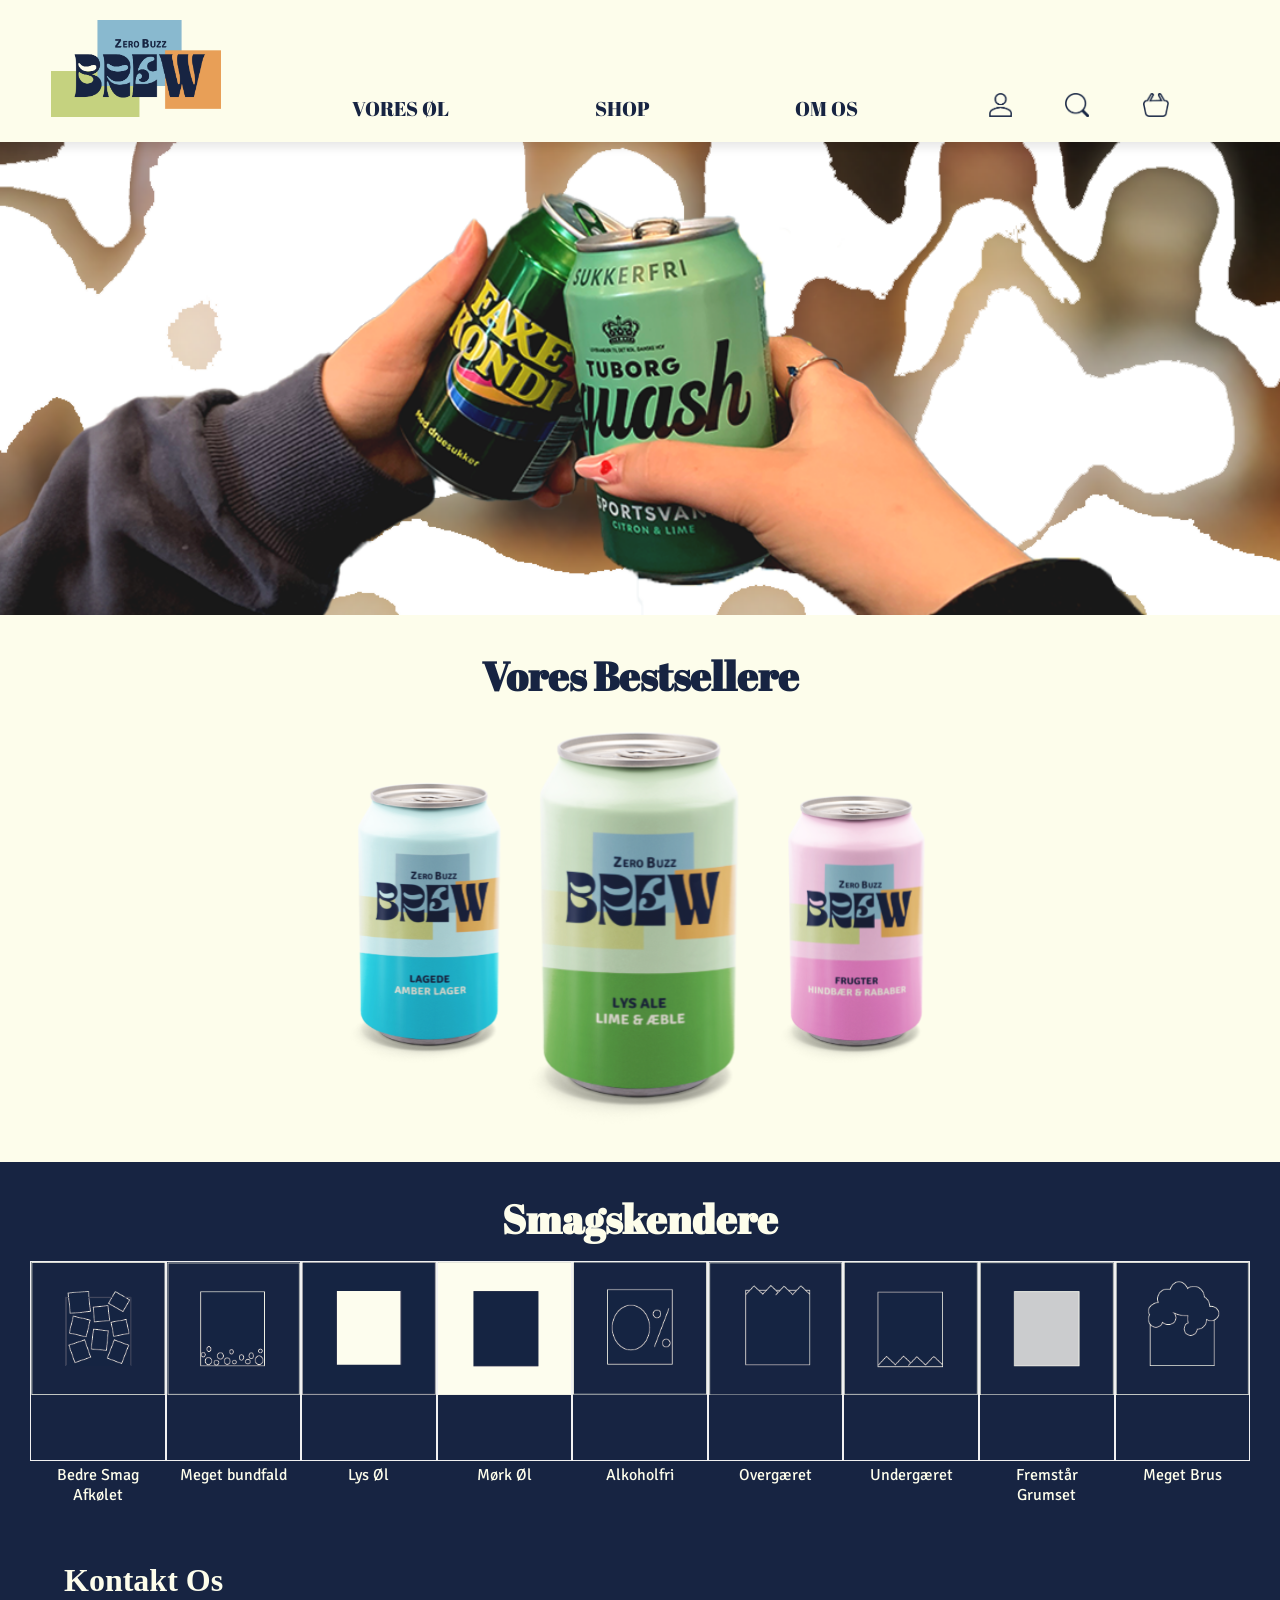
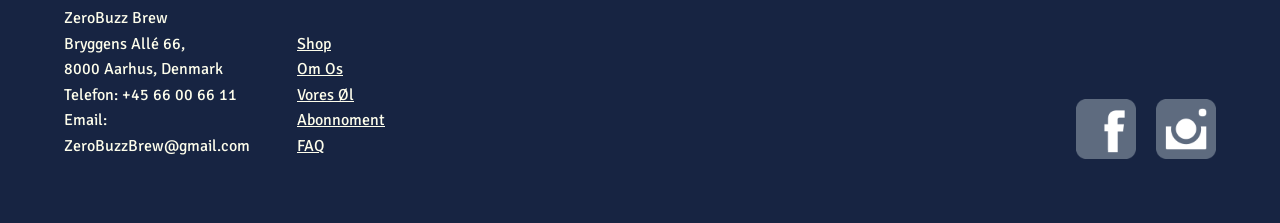
==== index.html @ 4fe99971 "opdateringer" ====
<!DOCTYPE html>
<html lang="en">
<head>
    <meta charset="UTF-8">
    <meta name="viewport" content="width=device-width, initial-scale=1.0">
    <link rel="preconnect" href="https://fonts.googleapis.com">
    <link rel="preconnect" href="https://fonts.gstatic.com" crossorigin>
    <link href="https://fonts.googleapis.com/css2?family=Abril+Fatface&family=Signika:wght@300..700&display=swap" rel="stylesheet">
    <link rel="stylesheet" href="style.css">
    <title>ZeroBuzz Brew | Special øl uden alkohol | Alkoholfri | Forside</title>
</head>
<body>
    <header>
        <a href="" class="menu"></a>
        <input type="checkbox" id="menu-bar">
        <label for="menu-bar">Menu</label>

        

        <nav class="navbar">

            <a href="index.html">
                <img src="/img/logolys.png" id="headlogo" alt="logo">
            </a>

            <ul>
                <li><a href="#">Vores Øl</a>
                    <ul>
                        <li><a href="#">Beskrivelse af øllene</a></li>
                        <li><a href="#">Test hvilken øl der passer til din smag</a></li>
                        <li><a href="#">Hvordan bliver alkoholfri øl lavet?</a></li>
                    </ul>
                </li>
                        
                <li><a href="#">Shop</a>
                    <ul>
                        <li><a href="#">Oversigt over øllene</a></li>
                        <li><a href="#">Abonnement</a></li>
                    </ul>
                </li>

                <li><a href="#">Om Os</a>
                    <ul>
                        <li><a href="/info.html">Vores historie</a></li>
                        <li><a href="#">Kontakt</a></li>
                    </ul>
                </li>

            </ul>

            <div class="headikoncontainer">
                <a href="shop.html">
                    <img src="/img/profile.webp" class="headikon" alt="ikon af profil">
                </a>

                <a href="#">
                    <img src="/img/search.webp" class="headikon" alt="ikon af loop til søgning af ord">
                </a>

                <a href="#">
                    <img src="/img/kurv.webp" class="headikon" alt="ikon til shoppingkurv og køb">
                </a>
            </div>
        </nav>
    </header>



    <main>

        <figure>
            <img id="skaal" src="img/forsidebillede1.png" alt="Billede af to der skåler i dåse øl">
        </figure>


        <article id="bestsell">
            <h2>Vores Bestsellere</h2>
            
            <figure id="bestsellere">
                <img class="brew" src="/img/blaabrew.svg" alt="Billede af øldåse med amber lager">
                <img class="brew" id="gronbrew" src="/img/gronbrew.svg" alt="Billede af øldåse med smag af lime og æble">
                <img class="brew" src="/img/pinkbrew.svg" alt="Billede af øldåse med hindbær og rababer smag">    
            </figure>
        </article>



        <article id="smagskendere">
            <h2>Smagskendere</h2>
            <figure>
                <div class="flip-card">
                    <div class="flip-card-inner">
                    <div class="flip-card-front">
                        <img src="img/ikonserie-mørk/ikonkold.png" alt="Kold øl ikon">
                    </div>
                    <div class="flip-card-back">
                        <h3>Bedre Smag Afkølet</h3>
                        <p>Smagen ændre sig fra varm til kold - vi anbefaler at nyde den kold</p>
                    </div>
                    </div>
                    <p id="card">Bedre Smag Afkølet</p>
                </div>


                <div class="flip-card">
                    <div class="flip-card-inner">
                    <div class="flip-card-front">
                        <img src="img/ikonserie-mørk/ikonbundfald.png" alt="Mørk Øl ikon">
                    </div>
                    <div class="flip-card-back">
                        <h3>Meget Bundfald</h3>
                        <p>Øllen har naturligt meget bundfald, så ikke bliv bange når der kommer grums i bunden af øllen</p>
                    </div>
                    </div>
                    <p id="card">Meget bundfald</p>
                </div>


                <div class="flip-card">
                    <div class="flip-card-inner">
                    <div class="flip-card-front">
                        <img src="img/ikonserie-mørk/ikonlys.png" alt="Lys øl ikon" >
                    </div>
                    <div class="flip-card-back">
                        <h3>Lys Øl</h3>
                        <p>Dette er en lys øl som du kender den - mindre bitterhed end mørk øl</p>
                    </div>
                    </div>
                    <p id="card">Lys Øl</p>
                </div>

                <div class="flip-card">
                    <div class="flip-card-inner">
                    <div class="flip-card-front">
                        <img src="img/ikonserie-mørk/ikonmork.png" alt="alkoholfri øl mørk ikon">
                    </div>
                    <div class="flip-card-back">
                        <h3>Mørk Øl</h3>
                        <p>Denne øl er alkoholfri, med 0% alkohol, 0% virkning og 100% smag</p>
                    </div>
                    </div>
                    <p id="card">Mørk Øl</p>
                </div>

                <div class="flip-card">
                    <div class="flip-card-inner">
                    <div class="flip-card-front">
                        <img src="img/ikonserie-mørk/ikonalkoholfri.png" alt="alkoholfri øl ikon">
                    </div>
                    <div class="flip-card-back">
                        <h3>Alkoholfri</h3>
                        <p>Denne øl er alkoholfri, med 0% alkohol, 0% virkning og 100% smag</p>
                    </div>
                    </div>
                    <p id="card">Alkoholfri</p>
                </div>

                <div class="flip-card">
                    <div class="flip-card-inner">
                    <div class="flip-card-front">
                        <img src="img/ikonserie-mørk/ikonogær.png" alt="alkoholfri øl med gær ikon">
                    </div>
                    <div class="flip-card-back">
                        <h3>Med Gær</h3>
                        <p>Denne øl er alkoholfri, med 0% alkohol, 0% virkning og 100% smag</p>
                    </div>
                    </div>
                    <p id="card">Overgæret</p>
                </div>

                <div class="flip-card">
                    <div class="flip-card-inner">
                    <div class="flip-card-front">
                        <img src="img/ikonserie-mørk/ikonugær.png" alt="alkoholfri øl uden gær ikon">
                    </div>
                    <div class="flip-card-back">
                        <h3>Uden Gær</h3>
                        <p>Denne øl er alkoholfri, med 0% alkohol, 0% virkning og 100% smag</p>
                    </div>
                    </div>
                    <p id="card">Undergæret</p>
                </div>

                <div class="flip-card">
                    <div class="flip-card-inner">
                    <div class="flip-card-front">
                        <img src="img/ikonserie-mørk/ikongrums.png" alt="alkoholfri øl med grums ikon">
                    </div>
                    <div class="flip-card-back">
                        <h3>Fremstår Grumset</h3>
                        <p>Denne øl er alkoholfri, med 0% alkohol, 0% virkning og 100% smag</p>
                    </div>
                    </div>
                    <p id="card">Fremstår Grumset</p>
                </div>

                <div class="flip-card">
                    <div class="flip-card-inner">
                    <div class="flip-card-front">
                        <img src="img/ikonserie-mørk/ikonbrus.png" alt="alkoholfri øl med brus ikon">
                    </div>
                    <div class="flip-card-back">
                        <h3>Meget Brus</h3>
                        <p>Denne øl er alkoholfri, med 0% alkohol, 0% virkning og 100% smag</p>
                    </div>
                    </div>
                    <p id="card">Meget Brus</p>
                </div>
            </figure>
        </article>
        


    </main>



    <footer>
        <div class="footer">
            <div id="section1">
                <div>
                    <h1>Kontakt Os</h1>
                    <p>ZeroBuzz Brew</p>
                    <p>Bryggens Allé 66,</p>
                    <p>8000 Aarhus, Denmark</p>
                    <p>Telefon: +45 66 00 66 11</p>
                    <p>Email: ZeroBuzzBrew@gmail.com</p>
                </div>
                <div id="footerlinks">
                    <a href="abonnoment.html">Shop</a>
                    <a href="abonnoment.html">Om Os</a>
                    <a href="abonnoment.html">Vores Øl</a>
                    <a href="abonnoment.html">Abonnoment</a>
                    <a href="abonnoment.html">FAQ</a>
                </div>
            </div>
            <div id="socialmedier">
                <img src="img/fb.webp" alt="Facebook icon" width="50">
                <img src="img/ig.webp" alt="Instagram icon" width="50">
            </div>
        </div>
    </footer>

</body>
</html>
---- style.css ----
@import url('https://fonts.googleapis.com/css2?family=Abril+Fatface&family=Signika:wght@300..700&display=swap');


* {
    margin: 0;
    padding: 0;
    box-sizing: border-box;
}

:root {
    --sort: #172442;
    --hvid: #fdfdeb;
    --gron:#c5d27f;
    --orange: #f39c45;
    --blaa:#89b9cf;
    --lysrod: #f3a0b9;
    --lilla: #5d4aa1;
    --brun: #57341c;
    --graa: #5e6b7f;

    
    --fatface: "Abril Fatface", serif;
    --signika:  "Signika", serif;
}

body {
    background-color: var(--hvid);
}

h2 {
    font-family: var(--fatface);
    font-size: 40px;
}

a {
    font-family: var(--fatface);

}

p {
    font-family: var(--signika);
}





header {
    width: 100%;
    background: var(--hvid);
    box-shadow: 0 5px 10px rgba(0,0,0,0.1);
    padding: 20px 4%;
    display: flex;
    z-index: 1000;
    text-transform: uppercase;
    position: sticky;



}

header .navbar {
    width: 100%;
    display: flex;
    justify-content: space-evenly;

}

#headlogo {
    width: 170px;
}

.headikon {
    width: 30%;
}

.headikoncontainer {
    display: flex;
    width: 25%;
    align-self: flex-end;


}

header .menu {
    font-weight: bolder;
    font-size: 15px;
    color: var(--hvid);


}

header .navbar ul {
    list-style: none;
    width: 80%;
    padding: 0%;
    display: flex;
    justify-content: space-evenly;
    align-self: flex-end;


}

header .navbar ul li {
    text-decoration-color: var(--hvid);
    position: relative;

}

header .navbar ul li a {
    text-decoration: none;
    font-size: 20px;
    padding: 15px;
    padding-bottom: 0px;
    color: var(--sort);
    display: block;

}

header .navbar ul li a:hover {
    background: var(--grå);
    color: var(--orange);
    
}

header .navbar ul li ul {
    position: absolute;
    width: auto;
    background: var(--hvid);
    display: none;

}

header .navbar ul li ul li {
    width: 100%;
    /*border-top: 1px solid var(--sort);*/

}

header .navbar ul li ul li ul {
    left: 100px;
    top:0;
    
}

header .navbar ul li:focus-within > ul,
header .navbar ul li:hover > ul {
    display: block;
}

header label {
    font-size: 15px;
    color: var(--grå);
    cursor: pointer;
    display: none;
}

#menu-bar {
    display: none;
}




#skaal {
    width: 100%;
}


#bestsell {
    padding: 30px;
    text-align: center;
    color: #172442;
}

#bestsellere {
    margin: auto;
    width: 50%;
    display: flex;
    justify-content: space-between;
}


.brew {
    width: 90%;
}

#gronbrew {
    width: 130%;
}






#smagskendere {
    padding: 30px;
    background-color: var(--sort);
  }

#smagskendere h2 {
    text-align: center;
    color: var(--hvid);
    margin-bottom: 15px;
}

#smagskendere figure {
    display: flex;
}

#card {
    text-align: center;
    color: var(--hvid);
    padding: 5px;
}

.flip-card img {
    width: 100%;
}

/* The flip card container - set the width and height to whatever you want. We have added the border property to demonstrate that the flip itself goes out of the box on hover (remove perspective if you don't want the 3D effect */
.flip-card {
    background-color: transparent;
    width: 200px;
    height: 200px;
    border: 1px solid #f1f1f1;
    perspective: 1000px; /* Remove this if you don't want the 3D effect */
  }
  
  /* This container is needed to position the front and back side */
  .flip-card-inner {
    position: relative;
    width: 100%;
    height: 100%;
    text-align: center;
    transition: transform 0.8s;
    transform-style: preserve-3d;
  }
  
  /* Do an horizontal flip when you move the mouse over the flip box container */
  .flip-card:hover .flip-card-inner {
    transform: rotateY(180deg);
  }
  
  /* Position the front and back side */
  .flip-card-front, .flip-card-back {
    position: absolute;
    width: 100%;
    height: 100%;
    -webkit-backface-visibility: hidden; /* Safari */
    backface-visibility: hidden;
  }
  
  /* Style the front side (fallback if image is missing) */
  .flip-card-front {
    background-color: var(--sort);
    color: black;
  }
  
  /* Style the back side */
  .flip-card-back {
    background-color: var(--sort);
    color: var(--hvid);
    transform: rotateY(180deg);
    align-content: center;
  }

  .flipcards {
      display: flex;
      justify-content: space-between;
      gap: 20px;
  }




  #ølletsRejse {
    text-align: center;
    padding: 30px;
    color: var(--sort);
    color: #172442;
  }





footer {
    background-color: var(--sort);
    color: var(--hvid);
    padding: 5%;
    line-height: 1.6;
    display: flex;;
    width: 100%;
}

.footer {
    display: flex;
    justify-content: space-between;
    gap: 60px;
    width: 100%;
}

#footerlinks {
    display: flex;
    flex-direction: column;
    align-self: center;
    justify-content: space-between;
    align-self: flex-end;
}

footer a {
    font-family: var(--signika);
}

/* unvisited link */
footer a:link {
    color: var(--hvid);
  }
  
  /* visited link */
footer a:visited {
    color: var(--hvid);
  }
  
  /* mouse over link */
footer a:hover {
    color: var(--graa);
  }
  
  /* selected link */
footer a:active {
    color: var(--blaa);
  }

#socialmedier {
    display: flex;
    justify-content: space-between;
    gap: 20px;
    align-items: end;
}

#socialmedier img {
    width: 60px;
    height: 60px;
}



#section1 {
    display: flex;
    gap: 10%;
}
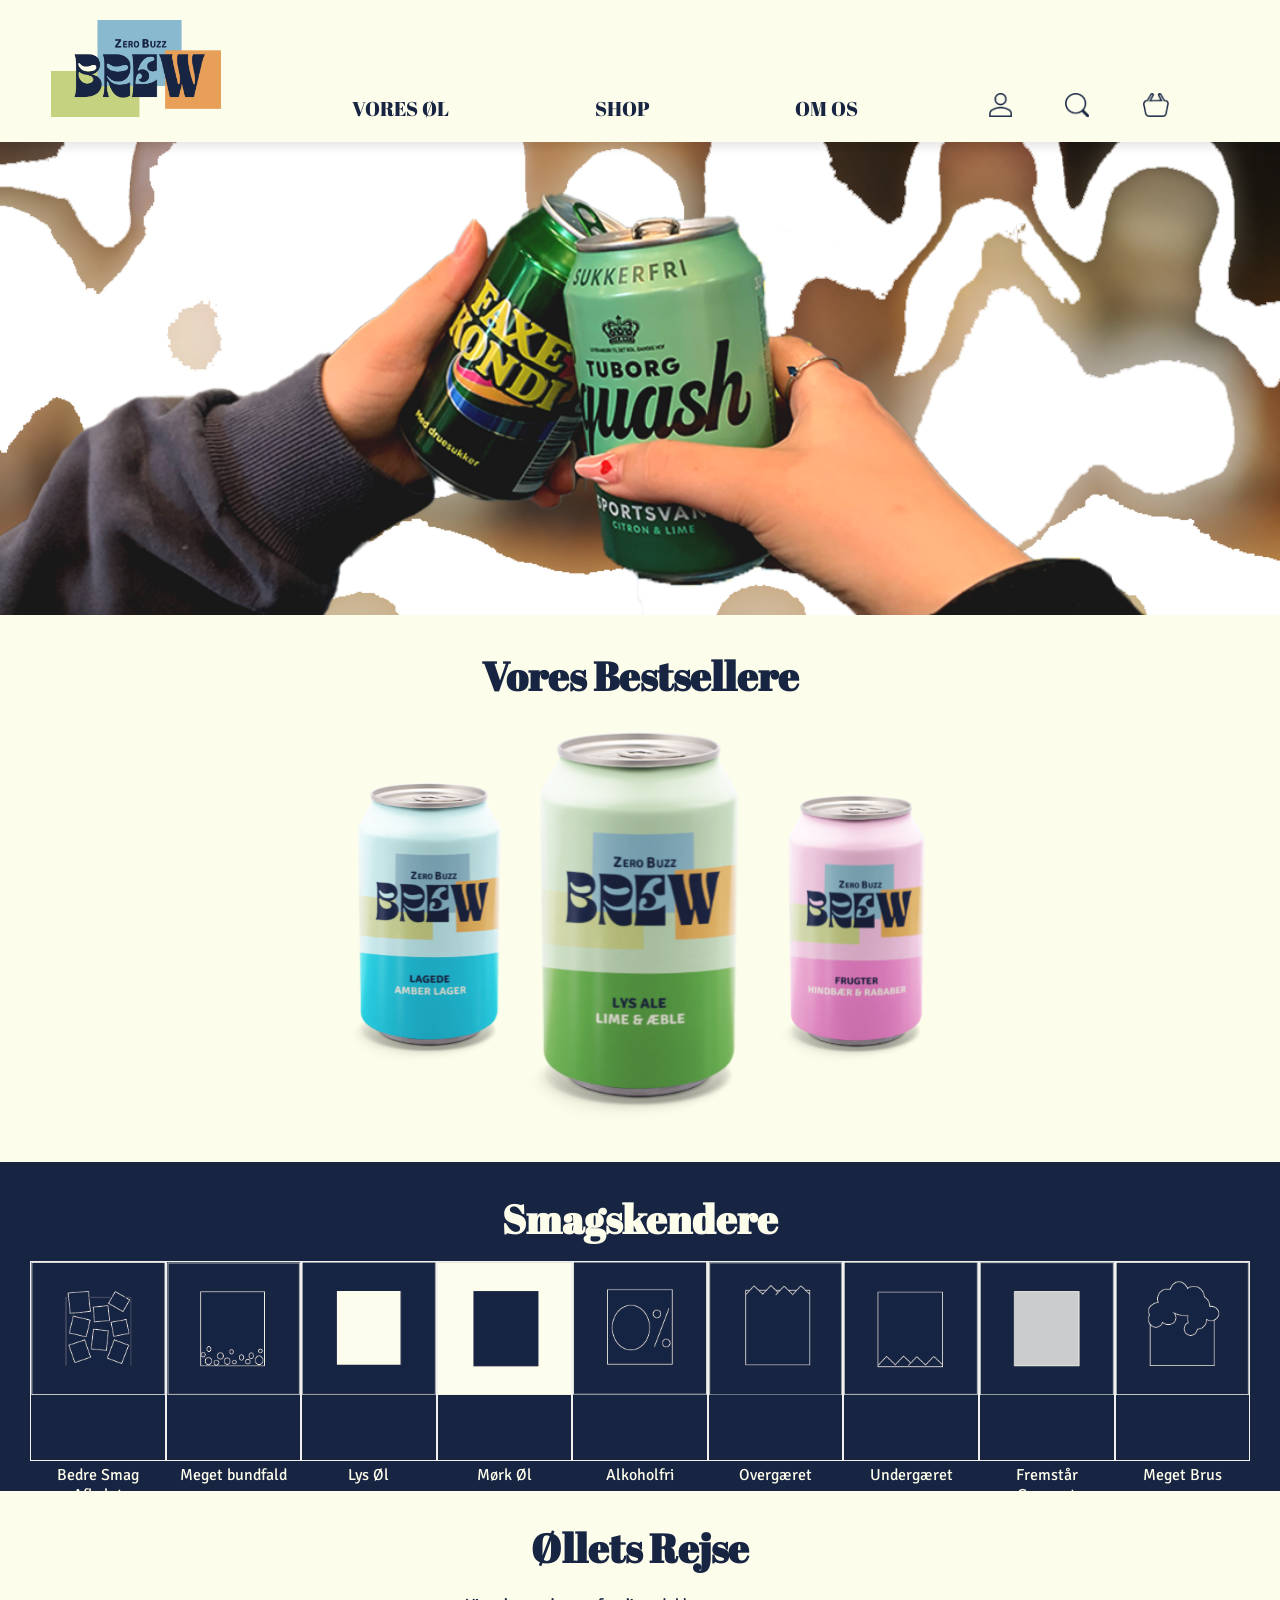
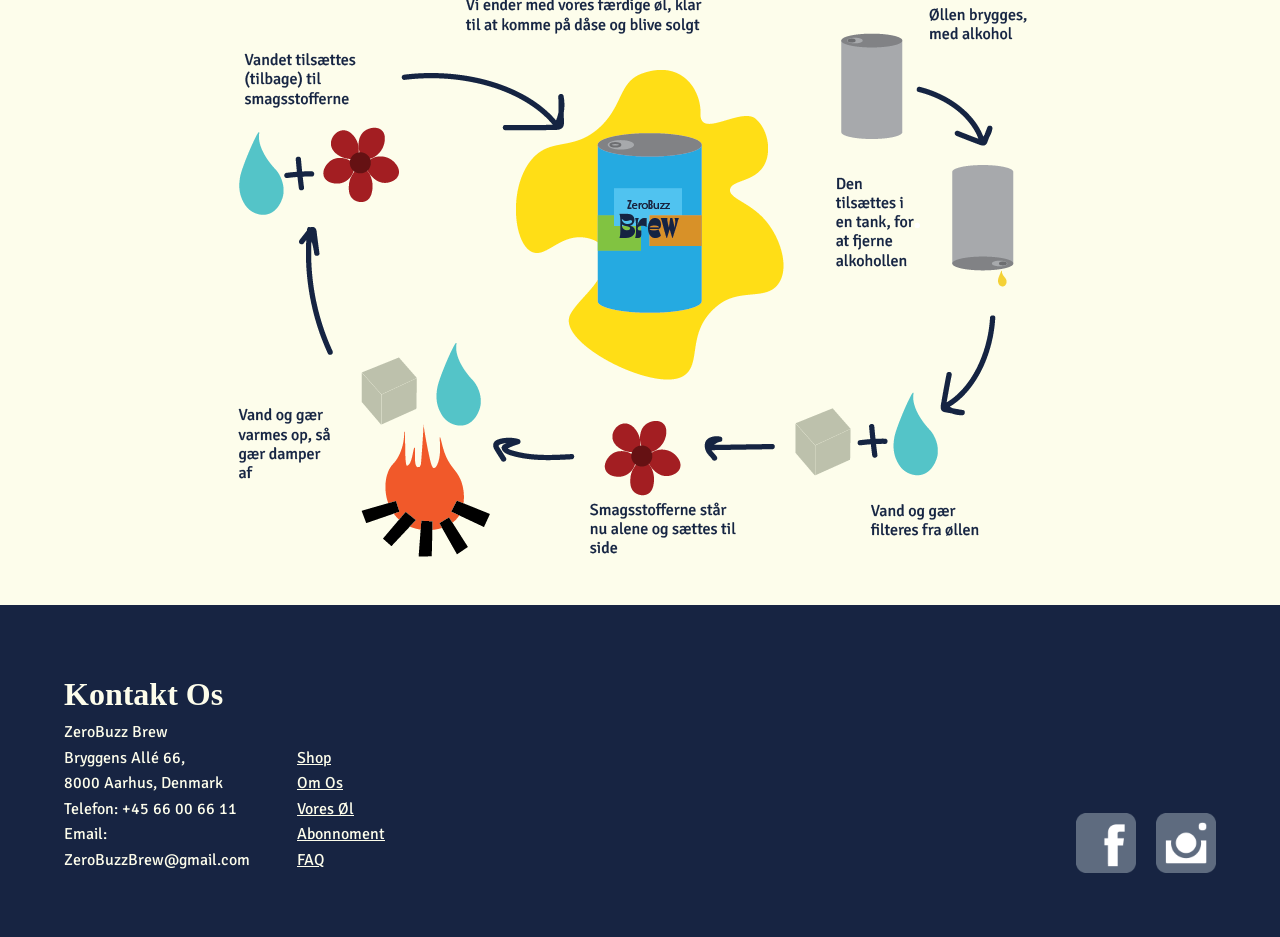
==== commit cafec7cc: "Merge branch 'main' of https://github.com/Annikahlaursen/ZeroBuzzBrew" ====
--- a/index.html
+++ b/index.html
@@ -211,6 +211,12 @@
         
 
 
+        <article id="ølletsRejse">
+            <h2>Øllets Rejse</h2>
+            <img src="img/infographic-hvid.webp" alt="Infographic om hvor øllen går fra af indeholde alkohol til at være alkoholfri">
+        </article>
+
+
     </main>
 
 
--- a/style.css
+++ b/style.css
@@ -32,6 +32,11 @@
     font-size: 40px;
 }
 
+h3 {
+    font-family: var(--fatface);
+    font-size: 30px;
+}
+
 a {
     font-family: var(--fatface);
 
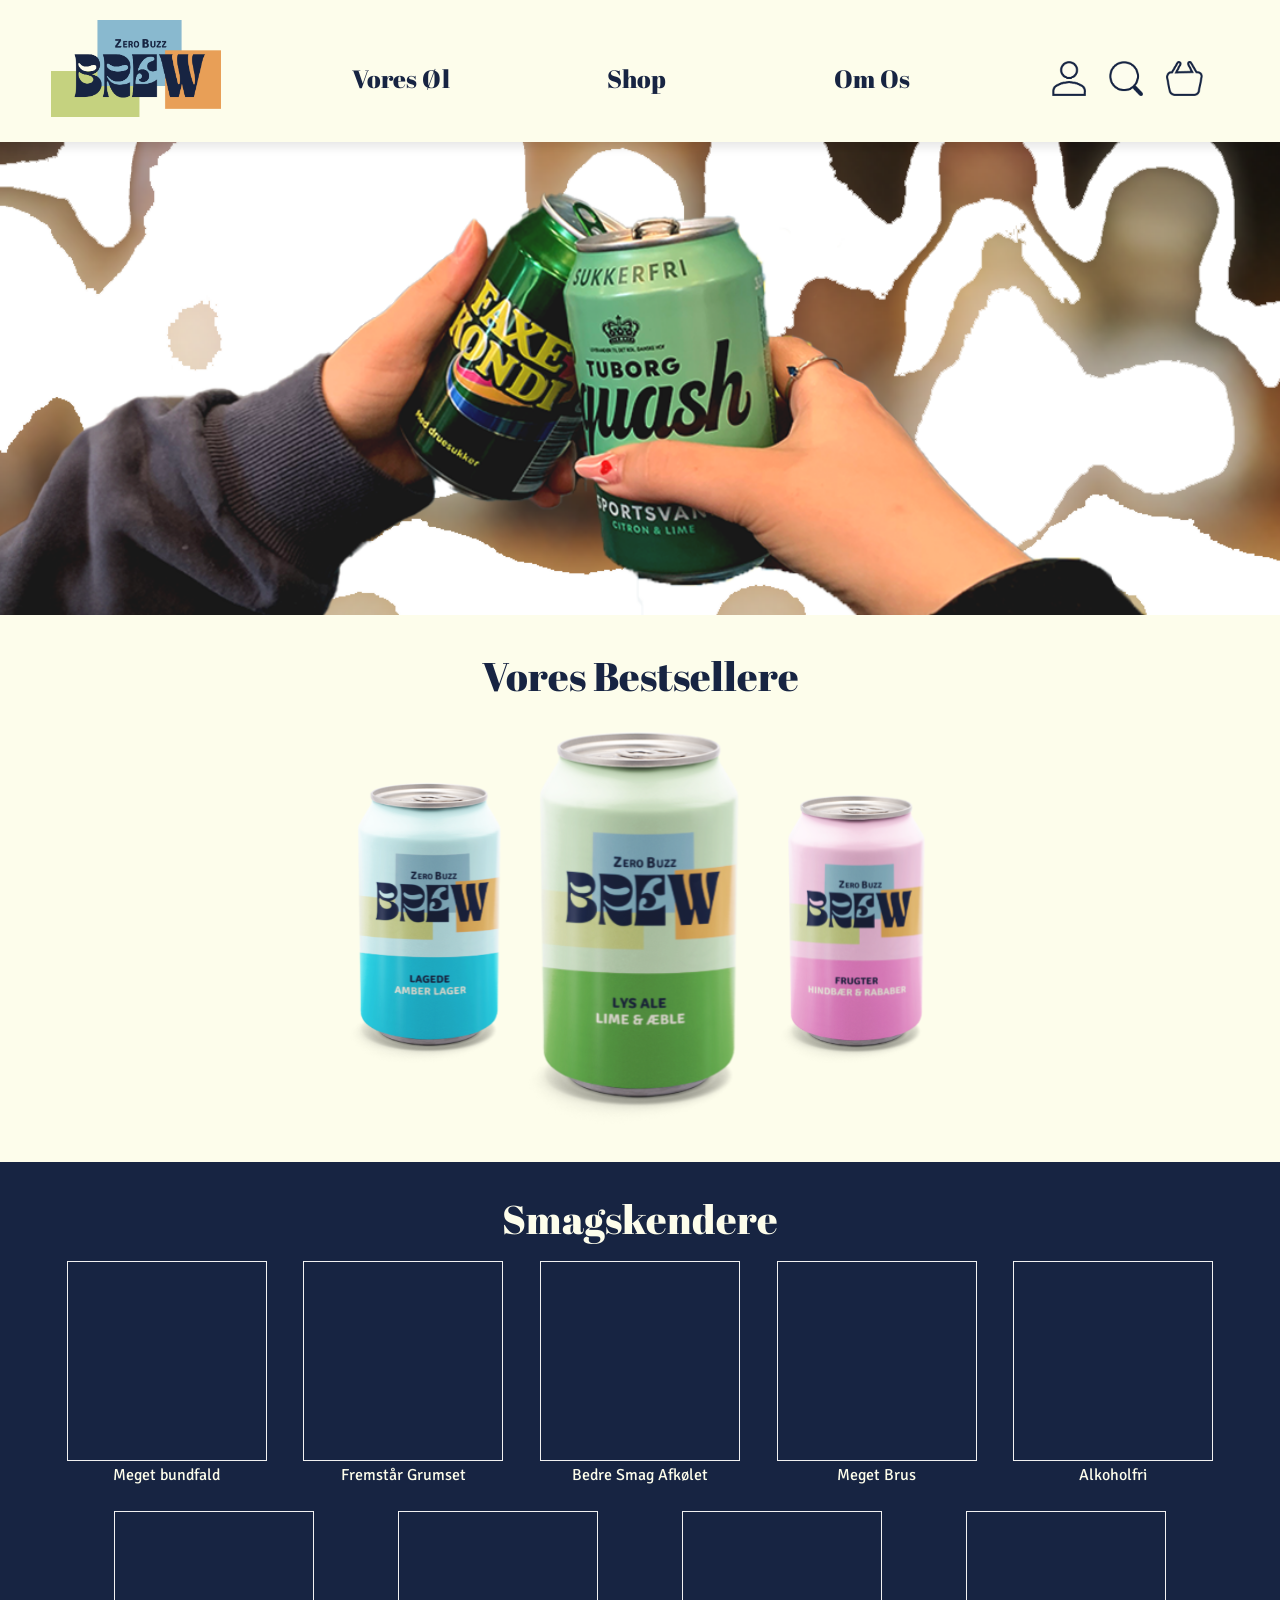
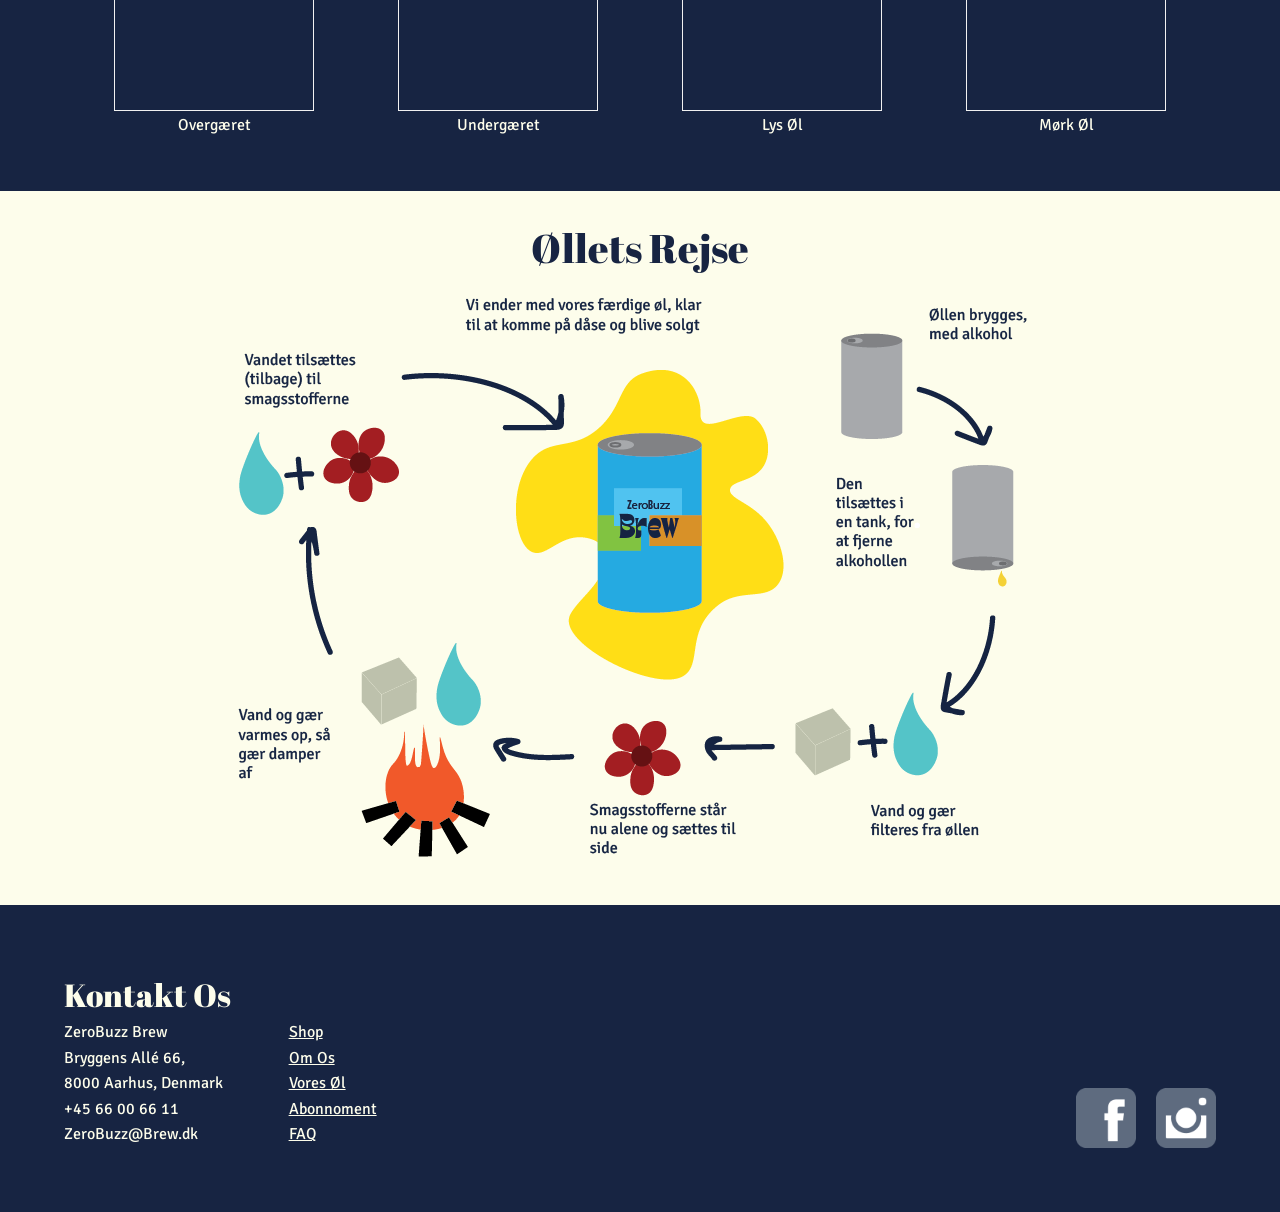
==== commit f62d1fe1: "Forside færdig" ====
--- a/index.html
+++ b/index.html
@@ -91,6 +91,32 @@
                 <div class="flip-card">
                     <div class="flip-card-inner">
                     <div class="flip-card-front">
+                        <img src="img/ikonserie-mørk/ikonbundfald.png" alt="Mørk Øl ikon">
+                    </div>
+                    <div class="flip-card-back">
+                        <h3>Meget Bundfald</h3>
+                        <p>Øllen har naturligt meget bundfald, så ikke bliv bange når der kommer grums i bunden af øllen</p>
+                    </div>
+                    </div>
+                    <p id="card">Meget bundfald</p>
+                </div>
+
+                <div class="flip-card">
+                    <div class="flip-card-inner">
+                    <div class="flip-card-front">
+                        <img src="img/ikonserie-mørk/ikongrums.png" alt="alkoholfri øl med grums ikon">
+                    </div>
+                    <div class="flip-card-back">
+                        <h3>Fremstår Grumset</h3>
+                        <p>Denne fremstår grumset, så ikke bliv bange for noget er galt</p>
+                    </div>
+                    </div>
+                    <p id="card">Fremstår Grumset</p>
+                </div>
+
+                <div class="flip-card">
+                    <div class="flip-card-inner">
+                    <div class="flip-card-front">
                         <img src="img/ikonserie-mørk/ikonkold.png" alt="Kold øl ikon">
                     </div>
                     <div class="flip-card-back">
@@ -101,20 +127,58 @@
                     <p id="card">Bedre Smag Afkølet</p>
                 </div>
 
-
-                <div class="flip-card">
-                    <div class="flip-card-inner">
-                    <div class="flip-card-front">
-                        <img src="img/ikonserie-mørk/ikonbundfald.png" alt="Mørk Øl ikon">
-                    </div>
-                    <div class="flip-card-back">
-                        <h3>Meget Bundfald</h3>
-                        <p>Øllen har naturligt meget bundfald, så ikke bliv bange når der kommer grums i bunden af øllen</p>
-                    </div>
-                    </div>
-                    <p id="card">Meget bundfald</p>
-                </div>
-
+                <div class="flip-card">
+                    <div class="flip-card-inner">
+                    <div class="flip-card-front">
+                        <img src="img/ikonserie-mørk/ikonbrus.png" alt="alkoholfri øl med brus ikon">
+                    </div>
+                    <div class="flip-card-back">
+                        <h3>Meget Brus</h3>
+                        <p>Indeholder meget brus, så vil ikke være mulig at hælde op uden skum</p>
+                    </div>
+                    </div>
+                    <p id="card">Meget Brus</p>
+                </div>
+
+                <div class="flip-card">
+                    <div class="flip-card-inner">
+                    <div class="flip-card-front">
+                        <img src="img/ikonserie-mørk/ikonalkoholfri.png" alt="alkoholfri øl ikon">
+                    </div>
+                    <div class="flip-card-back">
+                        <h3>Alkoholfri</h3>
+                        <p>Denne øl er alkoholfri, med 0% alkohol, 0% virkning og 100% smag</p>
+                    </div>
+                    </div>
+                    <p id="card">Alkoholfri</p>
+                </div>
+            </figure>
+            <figure>
+                <div class="flip-card">
+                    <div class="flip-card-inner">
+                    <div class="flip-card-front">
+                        <img src="img/ikonserie-mørk/ikonogær.png" alt="alkoholfri øl med gær ikon">
+                    </div>
+                    <div class="flip-card-back">
+                        <h3>Overgæret</h3>
+                        <p>Denne øl er forgæret ved høj temperatur mellem 18-24 grader</p>
+                    </div>
+                    </div>
+                    <p id="card">Overgæret</p>
+                </div>
+
+                <div class="flip-card">
+                    <div class="flip-card-inner">
+                    <div class="flip-card-front">
+                        <img src="img/ikonserie-mørk/ikonugær.png" alt="alkoholfri øl uden gær ikon">
+                    </div>
+                    <div class="flip-card-back">
+                        <h3>Undergæret</h3>
+                        <p>Øllen er forgæret ved lave temperature mellem 8-14 grader</p>
+                    </div>
+                    </div>
+                    <p id="card">Undergæret</p>
+                </div>
 
                 <div class="flip-card">
                     <div class="flip-card-inner">
@@ -136,76 +200,21 @@
                     </div>
                     <div class="flip-card-back">
                         <h3>Mørk Øl</h3>
-                        <p>Denne øl er alkoholfri, med 0% alkohol, 0% virkning og 100% smag</p>
+                        <p>Øllen er mørk, så præcis som du kender det er den i den mere bitre ende</p>
                     </div>
                     </div>
                     <p id="card">Mørk Øl</p>
                 </div>
 
-                <div class="flip-card">
-                    <div class="flip-card-inner">
-                    <div class="flip-card-front">
-                        <img src="img/ikonserie-mørk/ikonalkoholfri.png" alt="alkoholfri øl ikon">
-                    </div>
-                    <div class="flip-card-back">
-                        <h3>Alkoholfri</h3>
-                        <p>Denne øl er alkoholfri, med 0% alkohol, 0% virkning og 100% smag</p>
-                    </div>
-                    </div>
-                    <p id="card">Alkoholfri</p>
-                </div>
-
-                <div class="flip-card">
-                    <div class="flip-card-inner">
-                    <div class="flip-card-front">
-                        <img src="img/ikonserie-mørk/ikonogær.png" alt="alkoholfri øl med gær ikon">
-                    </div>
-                    <div class="flip-card-back">
-                        <h3>Med Gær</h3>
-                        <p>Denne øl er alkoholfri, med 0% alkohol, 0% virkning og 100% smag</p>
-                    </div>
-                    </div>
-                    <p id="card">Overgæret</p>
-                </div>
-
-                <div class="flip-card">
-                    <div class="flip-card-inner">
-                    <div class="flip-card-front">
-                        <img src="img/ikonserie-mørk/ikonugær.png" alt="alkoholfri øl uden gær ikon">
-                    </div>
-                    <div class="flip-card-back">
-                        <h3>Uden Gær</h3>
-                        <p>Denne øl er alkoholfri, med 0% alkohol, 0% virkning og 100% smag</p>
-                    </div>
-                    </div>
-                    <p id="card">Undergæret</p>
-                </div>
-
-                <div class="flip-card">
-                    <div class="flip-card-inner">
-                    <div class="flip-card-front">
-                        <img src="img/ikonserie-mørk/ikongrums.png" alt="alkoholfri øl med grums ikon">
-                    </div>
-                    <div class="flip-card-back">
-                        <h3>Fremstår Grumset</h3>
-                        <p>Denne øl er alkoholfri, med 0% alkohol, 0% virkning og 100% smag</p>
-                    </div>
-                    </div>
-                    <p id="card">Fremstår Grumset</p>
-                </div>
-
-                <div class="flip-card">
-                    <div class="flip-card-inner">
-                    <div class="flip-card-front">
-                        <img src="img/ikonserie-mørk/ikonbrus.png" alt="alkoholfri øl med brus ikon">
-                    </div>
-                    <div class="flip-card-back">
-                        <h3>Meget Brus</h3>
-                        <p>Denne øl er alkoholfri, med 0% alkohol, 0% virkning og 100% smag</p>
-                    </div>
-                    </div>
-                    <p id="card">Meget Brus</p>
-                </div>
+                
+
+                
+
+                
+
+                
+
+                
             </figure>
         </article>
         
@@ -229,8 +238,8 @@
                     <p>ZeroBuzz Brew</p>
                     <p>Bryggens Allé 66,</p>
                     <p>8000 Aarhus, Denmark</p>
-                    <p>Telefon: +45 66 00 66 11</p>
-                    <p>Email: ZeroBuzzBrew@gmail.com</p>
+                    <p>+45 66 00 66 11</p>
+                    <p>ZeroBuzz@Brew.dk</p>
                 </div>
                 <div id="footerlinks">
                     <a href="abonnoment.html">Shop</a>
--- a/style.css
+++ b/style.css
@@ -19,22 +19,30 @@
     --graa: #5e6b7f;
 
     
-    --fatface: "Abril Fatface", serif;
-    --signika:  "Signika", serif;
+    --fatface:"Abril Fatface", serif;
+    --signika: "Signika", sans-serif;
 }
 
 body {
     background-color: var(--hvid);
+}
+
+h1 {
+    font-family: var(--fatface);
+    font-weight: 400;
+
 }
 
 h2 {
     font-family: var(--fatface);
     font-size: 40px;
+    font-weight: 400;
 }
 
 h3 {
     font-family: var(--fatface);
-    font-size: 30px;
+    font-weight: 400;
+    font-size: 20px;
 }
 
 a {
@@ -57,17 +65,14 @@
     padding: 20px 4%;
     display: flex;
     z-index: 1000;
-    text-transform: uppercase;
+    text-transform: none;
     position: sticky;
-
-
-
 }
 
 header .navbar {
     width: 100%;
     display: flex;
-    justify-content: space-evenly;
+    justify-content: space-between;
 
 }
 
@@ -76,32 +81,27 @@
 }
 
 .headikon {
-    width: 30%;
+    width: 60%;
 }
 
 .headikoncontainer {
     display: flex;
-    width: 25%;
-    align-self: flex-end;
-
-
-}
-
-header .menu {
-    font-weight: bolder;
-    font-size: 15px;
-    color: var(--hvid);
-
-
-}
+    justify-content: space-between;
+    width: 15%;
+    align-self: center;
+    padding-top: 20px;
+
+}
+
+
 
 header .navbar ul {
     list-style: none;
-    width: 80%;
+    width: 60%;
     padding: 0%;
     display: flex;
-    justify-content: space-evenly;
-    align-self: flex-end;
+    justify-content: space-between;
+    align-self: center;
 
 
 }
@@ -109,12 +109,14 @@
 header .navbar ul li {
     text-decoration-color: var(--hvid);
     position: relative;
+    width: 120%;
+    text-align: center;
 
 }
 
 header .navbar ul li a {
     text-decoration: none;
-    font-size: 20px;
+    font-size: 25px;
     padding: 15px;
     padding-bottom: 0px;
     color: var(--sort);
@@ -125,12 +127,13 @@
 header .navbar ul li a:hover {
     background: var(--grå);
     color: var(--orange);
+
     
 }
 
 header .navbar ul li ul {
     position: absolute;
-    width: auto;
+    width: 100%;
     background: var(--hvid);
     display: none;
 
@@ -138,6 +141,16 @@
 
 header .navbar ul li ul li {
     width: 100%;
+
+    /*border-top: 1px solid var(--sort);*/
+
+}
+
+header .navbar ul li ul li a{
+    width: 100%;
+    font-size: 20px;
+    padding: 10px;
+
     /*border-top: 1px solid var(--sort);*/
 
 }
@@ -145,6 +158,7 @@
 header .navbar ul li ul li ul {
     left: 100px;
     top:0;
+    
     
 }
 
@@ -212,7 +226,15 @@
 
 #smagskendere figure {
     display: flex;
-}
+    justify-content: space-evenly;
+    height: 250px;
+}
+
+#smagskendere figure p {
+    width: 90%;
+    margin: auto;
+}
+
 
 #card {
     text-align: center;
@@ -356,4 +378,5 @@
 #section1 {
     display: flex;
     gap: 10%;
+    width: 50%;
 }
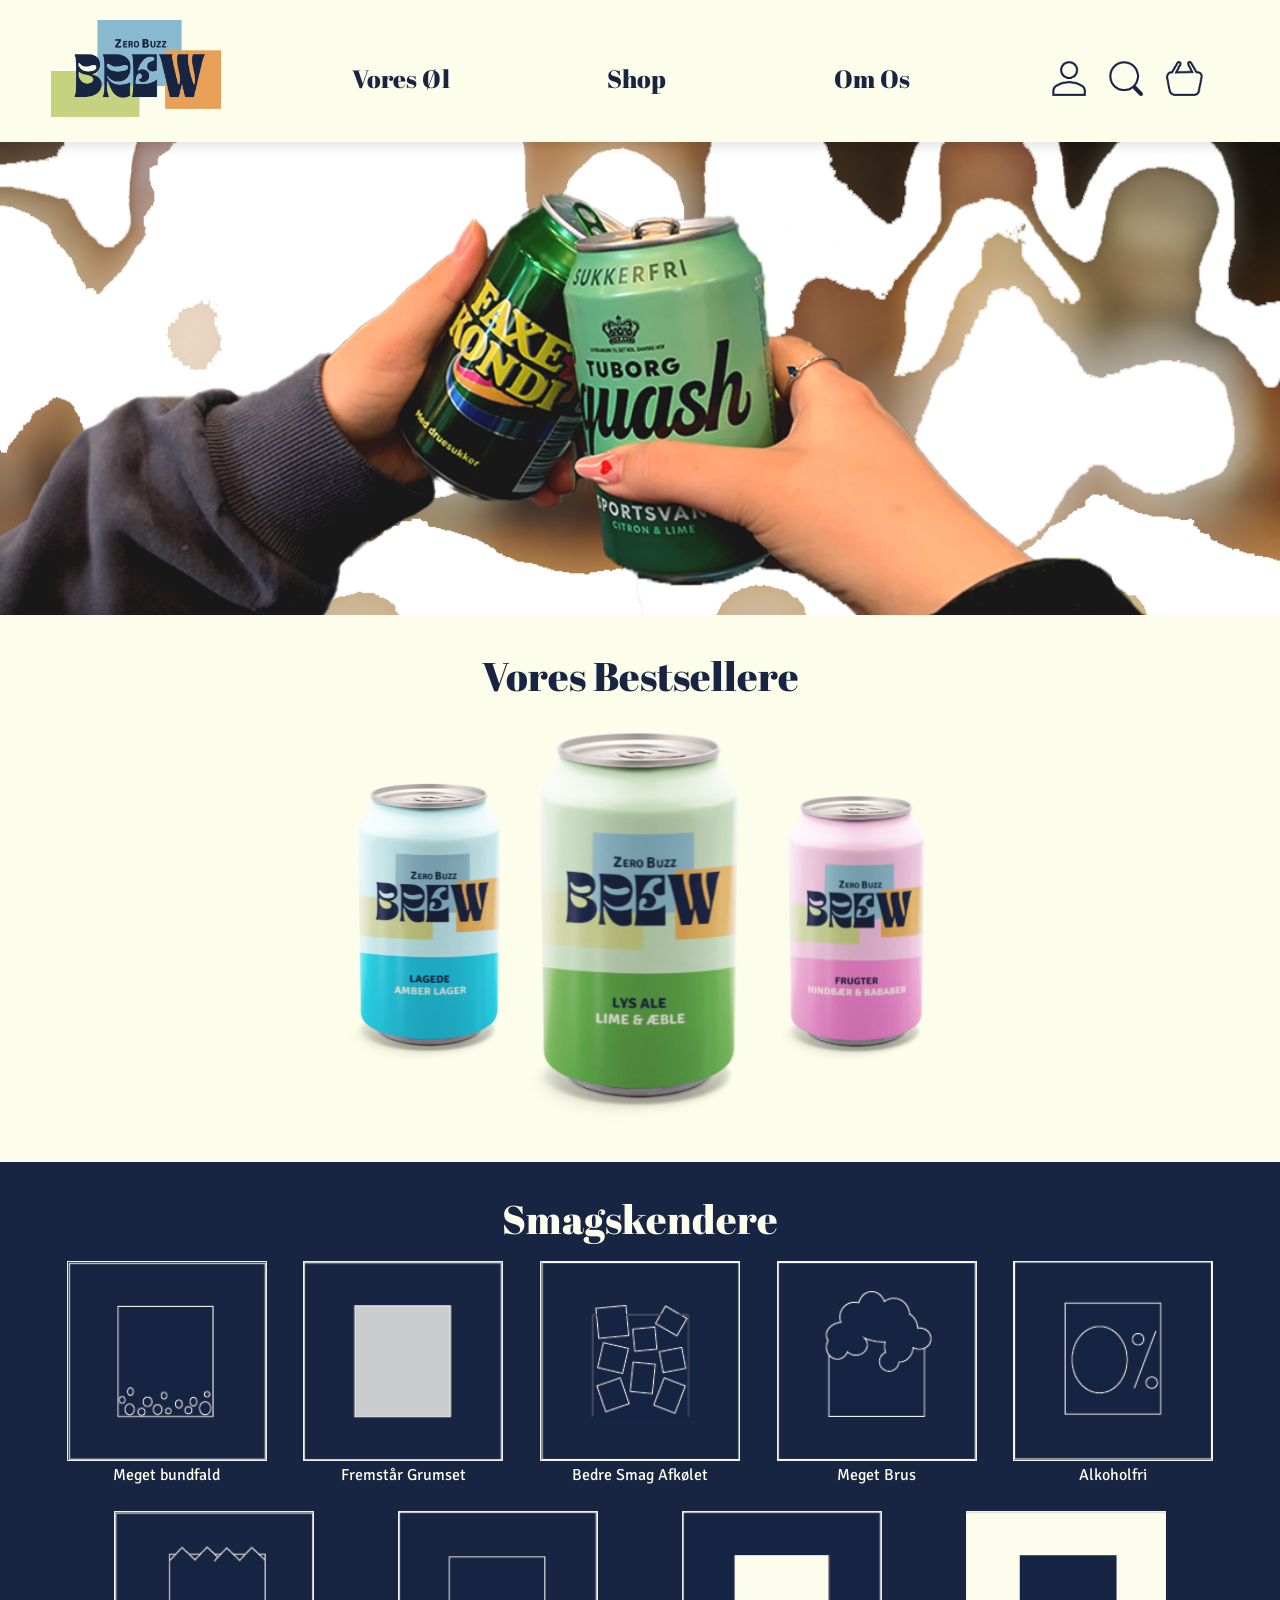
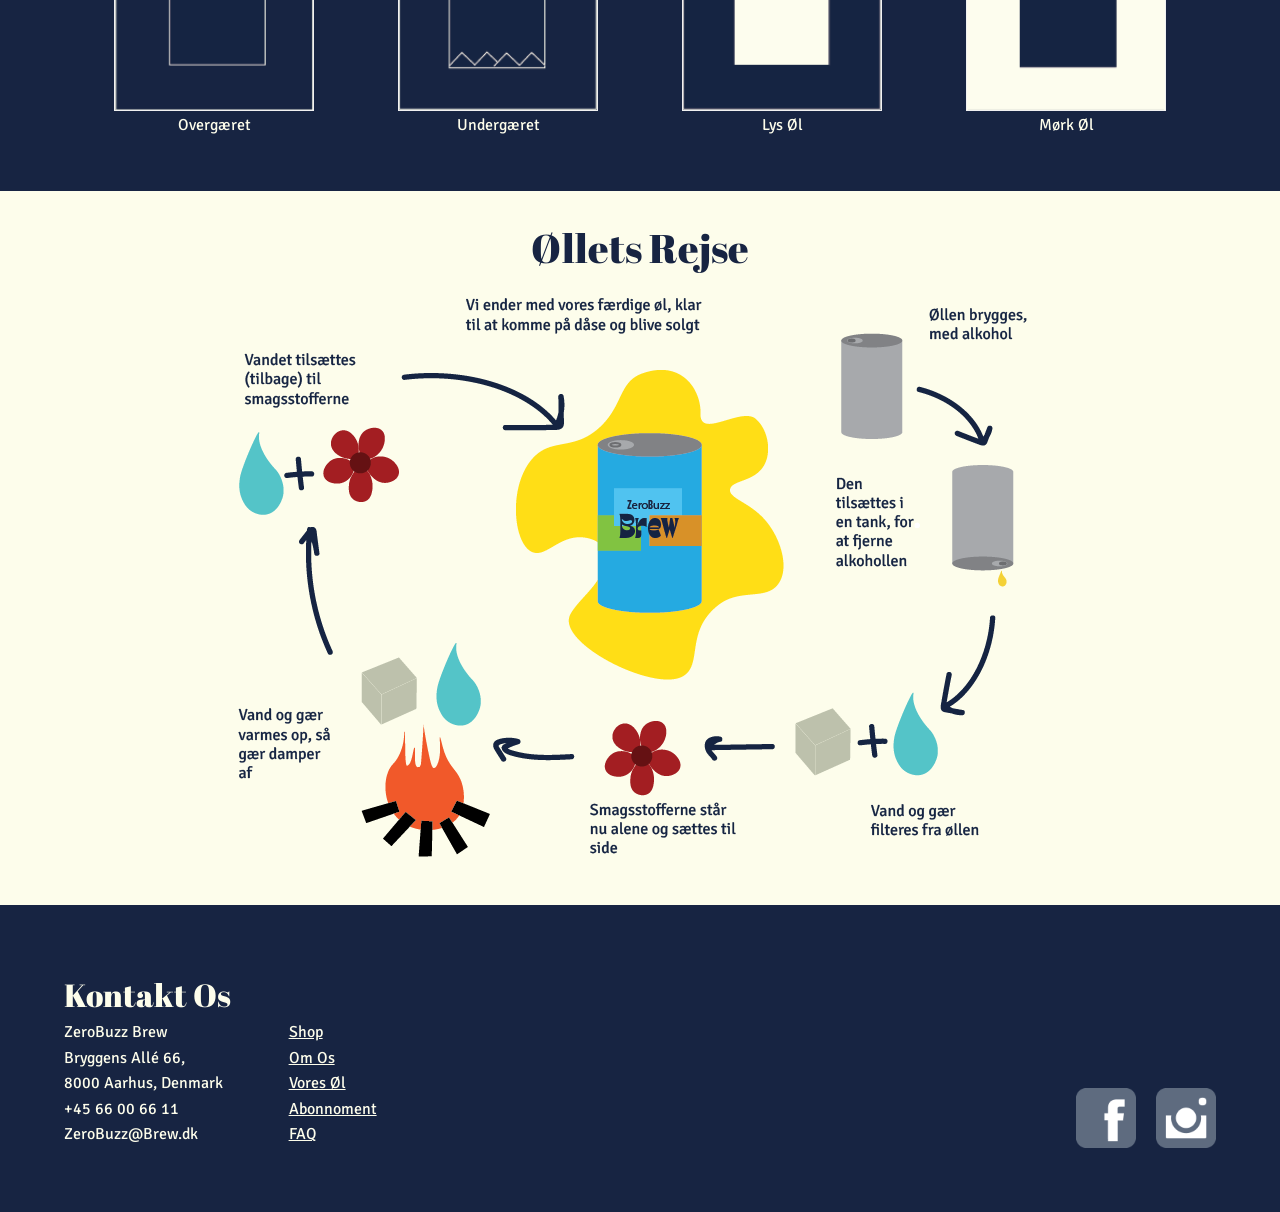
==== commit d6b443bf: "ølproduktion almost færdig, jeg takker af" ====
--- a/index.html
+++ b/index.html
@@ -15,8 +15,6 @@
         <input type="checkbox" id="menu-bar">
         <label for="menu-bar">Menu</label>
 
-        
-
         <nav class="navbar">
 
             <a href="index.html">
@@ -28,7 +26,7 @@
                     <ul>
                         <li><a href="#">Beskrivelse af øllene</a></li>
                         <li><a href="#">Test hvilken øl der passer til din smag</a></li>
-                        <li><a href="#">Hvordan bliver alkoholfri øl lavet?</a></li>
+                        <li><a href="ourbeer.html">Alkoholfri øl produktion</a></li>
                     </ul>
                 </li>
                         
@@ -218,8 +216,6 @@
             </figure>
         </article>
         
-
-
         <article id="ølletsRejse">
             <h2>Øllets Rejse</h2>
             <img src="img/infographic-hvid.webp" alt="Infographic om hvor øllen går fra af indeholde alkohol til at være alkoholfri">
--- a/style.css
+++ b/style.css
@@ -299,15 +299,65 @@
       gap: 20px;
   }
 
-
-
-
-  #ølletsRejse {
+  #ølletsRejse,  #ølletsRejse-produktion {
     text-align: center;
     padding: 30px;
     color: var(--sort);
-    color: #172442;
-  }
+  }
+
+  #ølletsRejse-produktion {color: var(--hvid); background-color: var(--sort);}
+
+  .produktion {
+    padding: 30px;
+    color: var(--sort);
+}
+
+#overskriftproduktion {
+    text-align: center;
+    padding: 22px;
+}
+
+#produktiontekst {
+    display: grid;
+    grid-template-columns: 1fr 1fr;
+    gap: 40px;
+    width: 80%;
+    line-height: 1.6;
+    margin: auto;
+}
+
+/* our beer nederste sektion */
+#produktiontekst1 {
+    text-align: center;
+}
+
+.facts {
+    justify-self: center;
+    padding: 100px;
+    background-color: var(--sort);
+}
+
+.gridfacts {
+    display: grid;
+    grid-template-columns: 1fr 1fr 1fr;
+    text-align: center;
+    line-height: 1.6;
+    gap: 40px;
+    color: var(--hvid);
+}
+
+.facts img {
+    width: 50px;
+    height: 50px;
+    margin: 20px;
+}
+
+
+
+
+
+
+
 
 
 
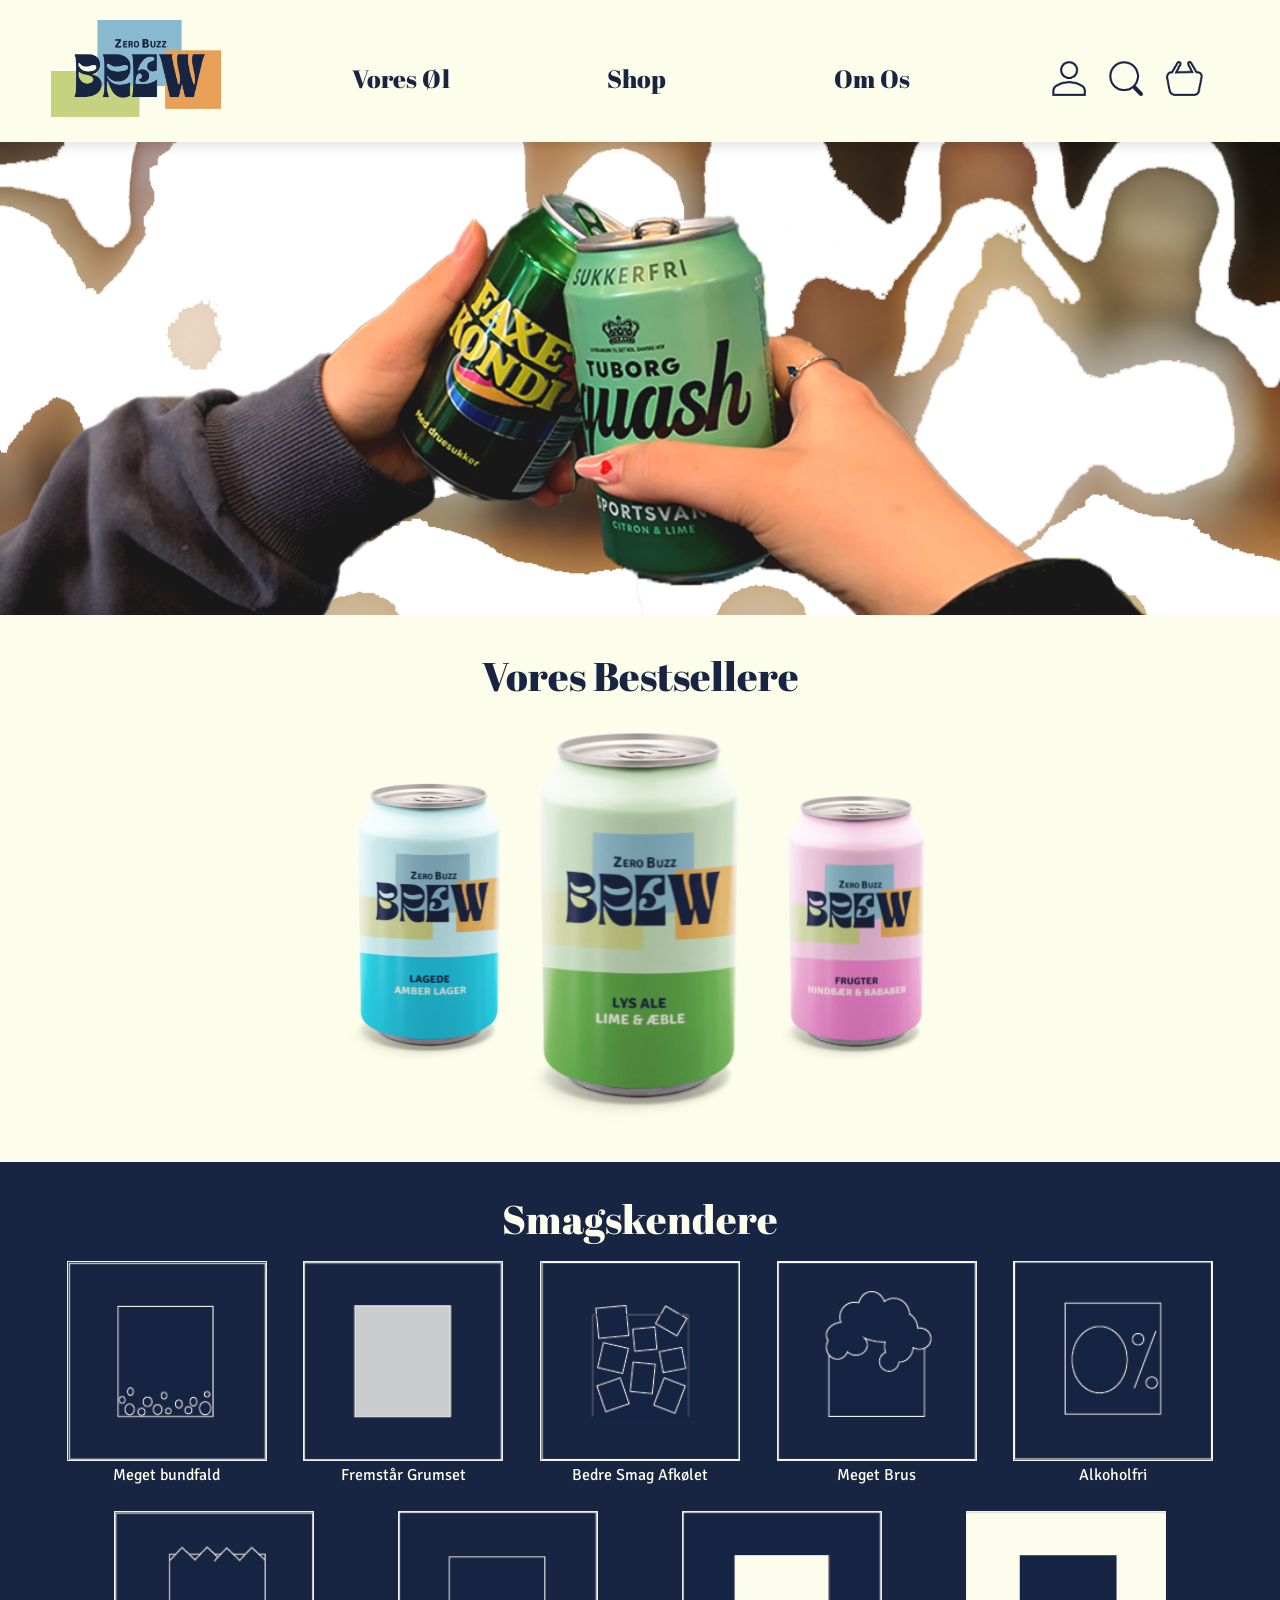
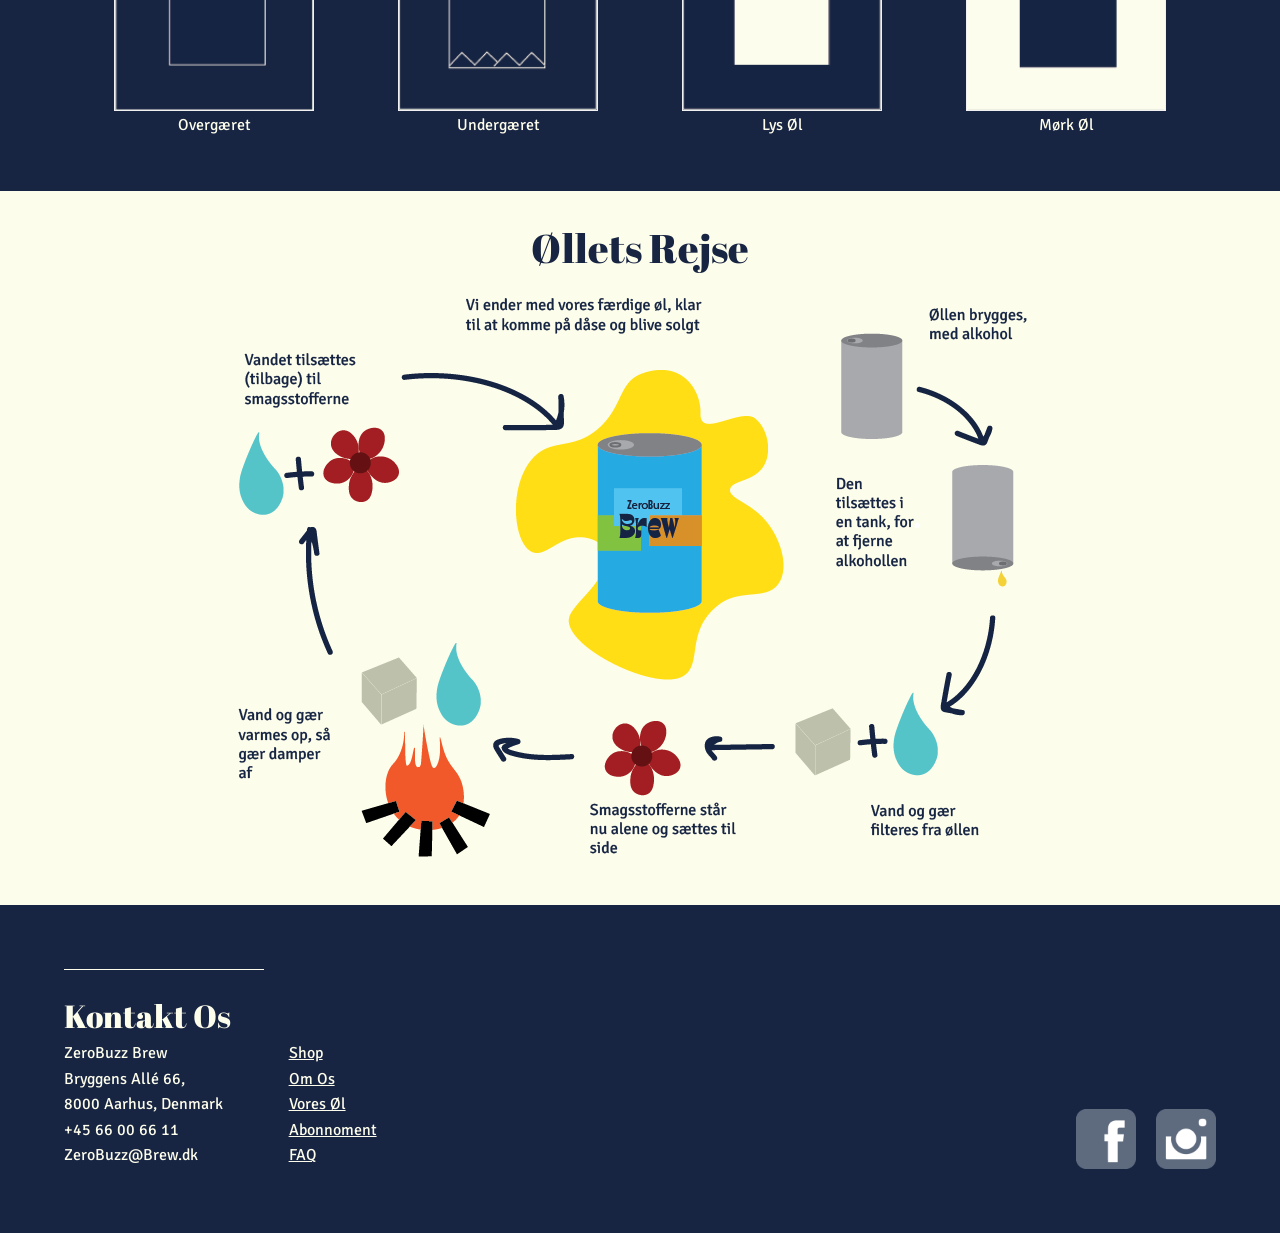
==== commit 7f28bb30: "Header og footer med js indsat på alle sider" ====
--- a/index.html
+++ b/index.html
@@ -10,56 +10,7 @@
     <title>ZeroBuzz Brew | Special øl uden alkohol | Alkoholfri | Forside</title>
 </head>
 <body>
-    <header>
-        <a href="" class="menu"></a>
-        <input type="checkbox" id="menu-bar">
-        <label for="menu-bar">Menu</label>
-
-        <nav class="navbar">
-
-            <a href="index.html">
-                <img src="/img/logolys.png" id="headlogo" alt="logo">
-            </a>
-
-            <ul>
-                <li><a href="#">Vores Øl</a>
-                    <ul>
-                        <li><a href="#">Beskrivelse af øllene</a></li>
-                        <li><a href="#">Test hvilken øl der passer til din smag</a></li>
-                        <li><a href="ourbeer.html">Alkoholfri øl produktion</a></li>
-                    </ul>
-                </li>
-                        
-                <li><a href="#">Shop</a>
-                    <ul>
-                        <li><a href="#">Oversigt over øllene</a></li>
-                        <li><a href="#">Abonnement</a></li>
-                    </ul>
-                </li>
-
-                <li><a href="#">Om Os</a>
-                    <ul>
-                        <li><a href="/info.html">Vores historie</a></li>
-                        <li><a href="#">Kontakt</a></li>
-                    </ul>
-                </li>
-
-            </ul>
-
-            <div class="headikoncontainer">
-                <a href="shop.html">
-                    <img src="/img/profile.webp" class="headikon" alt="ikon af profil">
-                </a>
-
-                <a href="#">
-                    <img src="/img/search.webp" class="headikon" alt="ikon af loop til søgning af ord">
-                </a>
-
-                <a href="#">
-                    <img src="/img/kurv.webp" class="headikon" alt="ikon til shoppingkurv og køb">
-                </a>
-            </div>
-        </nav>
+    <header id="hoved">
     </header>
 
 
@@ -83,7 +34,7 @@
 
 
 
-        <article id="smagskendere">
+        <article class="smagskendere">
             <h2>Smagskendere</h2>
             <figure>
                 <div class="flip-card">
@@ -96,7 +47,7 @@
                         <p>Øllen har naturligt meget bundfald, så ikke bliv bange når der kommer grums i bunden af øllen</p>
                     </div>
                     </div>
-                    <p id="card">Meget bundfald</p>
+                    <p class="card">Meget bundfald</p>
                 </div>
 
                 <div class="flip-card">
@@ -109,7 +60,7 @@
                         <p>Denne fremstår grumset, så ikke bliv bange for noget er galt</p>
                     </div>
                     </div>
-                    <p id="card">Fremstår Grumset</p>
+                    <p class="card">Fremstår Grumset</p>
                 </div>
 
                 <div class="flip-card">
@@ -122,7 +73,7 @@
                         <p>Smagen ændre sig fra varm til kold - vi anbefaler at nyde den kold</p>
                     </div>
                     </div>
-                    <p id="card">Bedre Smag Afkølet</p>
+                    <p class="card">Bedre Smag Afkølet</p>
                 </div>
 
                 <div class="flip-card">
@@ -135,7 +86,7 @@
                         <p>Indeholder meget brus, så vil ikke være mulig at hælde op uden skum</p>
                     </div>
                     </div>
-                    <p id="card">Meget Brus</p>
+                    <p class="card">Meget Brus</p>
                 </div>
 
                 <div class="flip-card">
@@ -148,7 +99,7 @@
                         <p>Denne øl er alkoholfri, med 0% alkohol, 0% virkning og 100% smag</p>
                     </div>
                     </div>
-                    <p id="card">Alkoholfri</p>
+                    <p class="card">Alkoholfri</p>
                 </div>
             </figure>
             <figure>
@@ -162,7 +113,7 @@
                         <p>Denne øl er forgæret ved høj temperatur mellem 18-24 grader</p>
                     </div>
                     </div>
-                    <p id="card">Overgæret</p>
+                    <p class="card">Overgæret</p>
                 </div>
 
                 <div class="flip-card">
@@ -175,7 +126,7 @@
                         <p>Øllen er forgæret ved lave temperature mellem 8-14 grader</p>
                     </div>
                     </div>
-                    <p id="card">Undergæret</p>
+                    <p class="card">Undergæret</p>
                 </div>
 
                 <div class="flip-card">
@@ -188,7 +139,7 @@
                         <p>Dette er en lys øl som du kender den - mindre bitterhed end mørk øl</p>
                     </div>
                     </div>
-                    <p id="card">Lys Øl</p>
+                    <p class="card">Lys Øl</p>
                 </div>
 
                 <div class="flip-card">
@@ -201,7 +152,7 @@
                         <p>Øllen er mørk, så præcis som du kender det er den i den mere bitre ende</p>
                     </div>
                     </div>
-                    <p id="card">Mørk Øl</p>
+                    <p class="card">Mørk Øl</p>
                 </div>
 
                 
@@ -226,31 +177,11 @@
 
 
 
-    <footer>
-        <div class="footer">
-            <div id="section1">
-                <div>
-                    <h1>Kontakt Os</h1>
-                    <p>ZeroBuzz Brew</p>
-                    <p>Bryggens Allé 66,</p>
-                    <p>8000 Aarhus, Denmark</p>
-                    <p>+45 66 00 66 11</p>
-                    <p>ZeroBuzz@Brew.dk</p>
-                </div>
-                <div id="footerlinks">
-                    <a href="abonnoment.html">Shop</a>
-                    <a href="abonnoment.html">Om Os</a>
-                    <a href="abonnoment.html">Vores Øl</a>
-                    <a href="abonnoment.html">Abonnoment</a>
-                    <a href="abonnoment.html">FAQ</a>
-                </div>
-            </div>
-            <div id="socialmedier">
-                <img src="img/fb.webp" alt="Facebook icon" width="50">
-                <img src="img/ig.webp" alt="Instagram icon" width="50">
-            </div>
-        </div>
+    <footer id="fod">
     </footer>
+
+    <script src="js/js.js"></script>
+
 
 </body>
 </html>
--- a/style.css
+++ b/style.css
@@ -213,30 +213,30 @@
 
 
 
-#smagskendere {
+.smagskendere {
     padding: 30px;
     background-color: var(--sort);
   }
 
-#smagskendere h2 {
+.smagskendere h2 {
     text-align: center;
     color: var(--hvid);
     margin-bottom: 15px;
 }
 
-#smagskendere figure {
+.smagskendere figure {
     display: flex;
     justify-content: space-evenly;
     height: 250px;
 }
 
-#smagskendere figure p {
+.smagskendere figure p {
     width: 90%;
     margin: auto;
 }
 
 
-#card {
+.card {
     text-align: center;
     color: var(--hvid);
     padding: 5px;
@@ -346,20 +346,200 @@
     color: var(--hvid);
 }
 
-.facts img {
-    width: 50px;
-    height: 50px;
+.facts img, .factsmork img, .kontaktoplysninger img {
+    width: 80px;
+    height: 80px;
     margin: 20px;
 }
 
-
-
-
-
-
-
-
-
+.factsmork {
+    padding: 100px;
+    background-color: var(--hvid);
+}
+
+.factsmork p {color: var(--sort);}
+
+.kontaktoplysninger {
+    padding: 100px;
+    background-color: var(--sort);
+    color: var(--hvid);
+}
+
+#produktiontekst3 img {
+    height: 400px;
+}
+
+
+#produktiontekst2 {
+    display: grid;
+    grid-template-columns: 1fr 1fr;
+    gap: 40px;
+    width: 85%;
+    line-height: 1.6;
+    padding-top: 3%;
+    margin: auto;
+}
+
+
+
+
+#oversigth2 {
+    color: var(--sort);
+    text-align: center;
+    padding: 30px;
+}
+
+#oversigt {
+    width: 70%;
+    margin: auto;
+    display: flex;
+    flex-wrap: wrap;
+    text-align: center;
+}
+
+#oversigt .varianter img {
+    width: 40%;
+}
+
+#oversigt .varianter  {
+    width: 33%;
+    padding: 20px;
+}
+
+#oversigt a  {
+    text-decoration: none;
+    color: var(--sort);
+}
+
+
+.produkt {
+    display: flex;
+    justify-content: space-evenly;
+    width: 80%;
+    margin: auto;
+    padding: 40px;
+    gap: 80px;
+}
+
+
+.beskrivelse {
+    width: 40%;
+    padding-top: 20px;
+}
+
+.beskrivelse img {
+    width: 40px;
+}
+
+.beskrivelse p {
+    font-size: 20px;
+}
+
+.beskrivelse .pris {
+    font-weight: bold;
+    padding-top: 20px;
+}
+
+.kobsIkoner {
+    display: flex;
+    align-items: center;
+    gap: 10px;
+    padding-top: 10px;
+}
+
+.kobsIkoner .mindre {
+    width: 25px;
+}
+
+.kobsIkoner button {
+    width: 100px;
+    height: 40px;
+    font-family: var(--signika);
+    font-size: 16px;
+    background-color: var(--gron);
+    color: var(--sort);
+    border-radius: 10px;
+    border: 0px;
+}
+
+.kobsIkoner button:hover {
+    background-color: var(--orange);    
+}
+
+.billedeAfDase {
+    width: 40%;
+}
+
+.billedeAfDase img {
+    width: 70%;
+}
+
+
+
+.information {
+    color: var(--sort);
+    width: 70%;
+    margin: auto;
+    padding: 50px;
+}
+
+.information h2 {
+    text-align: center;
+    padding-bottom: 20px;
+}
+
+.information .tekstInformation {
+    display: flex;
+    gap: 50px;
+}
+
+.information .tekstInformation div {
+    width: 50%;
+    font-size: 20px;
+}
+
+
+
+.specifikationer {
+    background-color: var(--sort);
+    color: var(--hvid);
+    text-align: center;
+    padding: 30px;
+}
+
+.specifikationer h2 {
+    padding: 20px;
+}
+
+.varedeklartion {
+    display: flex;
+    justify-content: space-evenly;
+    width: 80%;
+    margin: auto;
+}
+
+.speciKasse {
+    background-color: var(--hvid);
+    color: var(--sort);
+    width: 100px;
+    height: 100px;
+    display: block;
+
+}
+
+.speciKasse h4 {
+    font-family: var(--signika);
+    font-weight: bold;
+    font-size: 25px;
+    height: 80%;
+    width: 100%;
+    align-content: center;
+}
+
+.speciKasse p {
+    font-size: 13px;
+    height: 20%;
+}
 
 
 
@@ -377,6 +557,13 @@
     justify-content: space-between;
     gap: 60px;
     width: 100%;
+    
+}
+
+.footer h1 {
+    border-top: 1px solid var(--hvid);
+    width: 120%;
+    padding-top: 20px;
 }
 
 #footerlinks {
